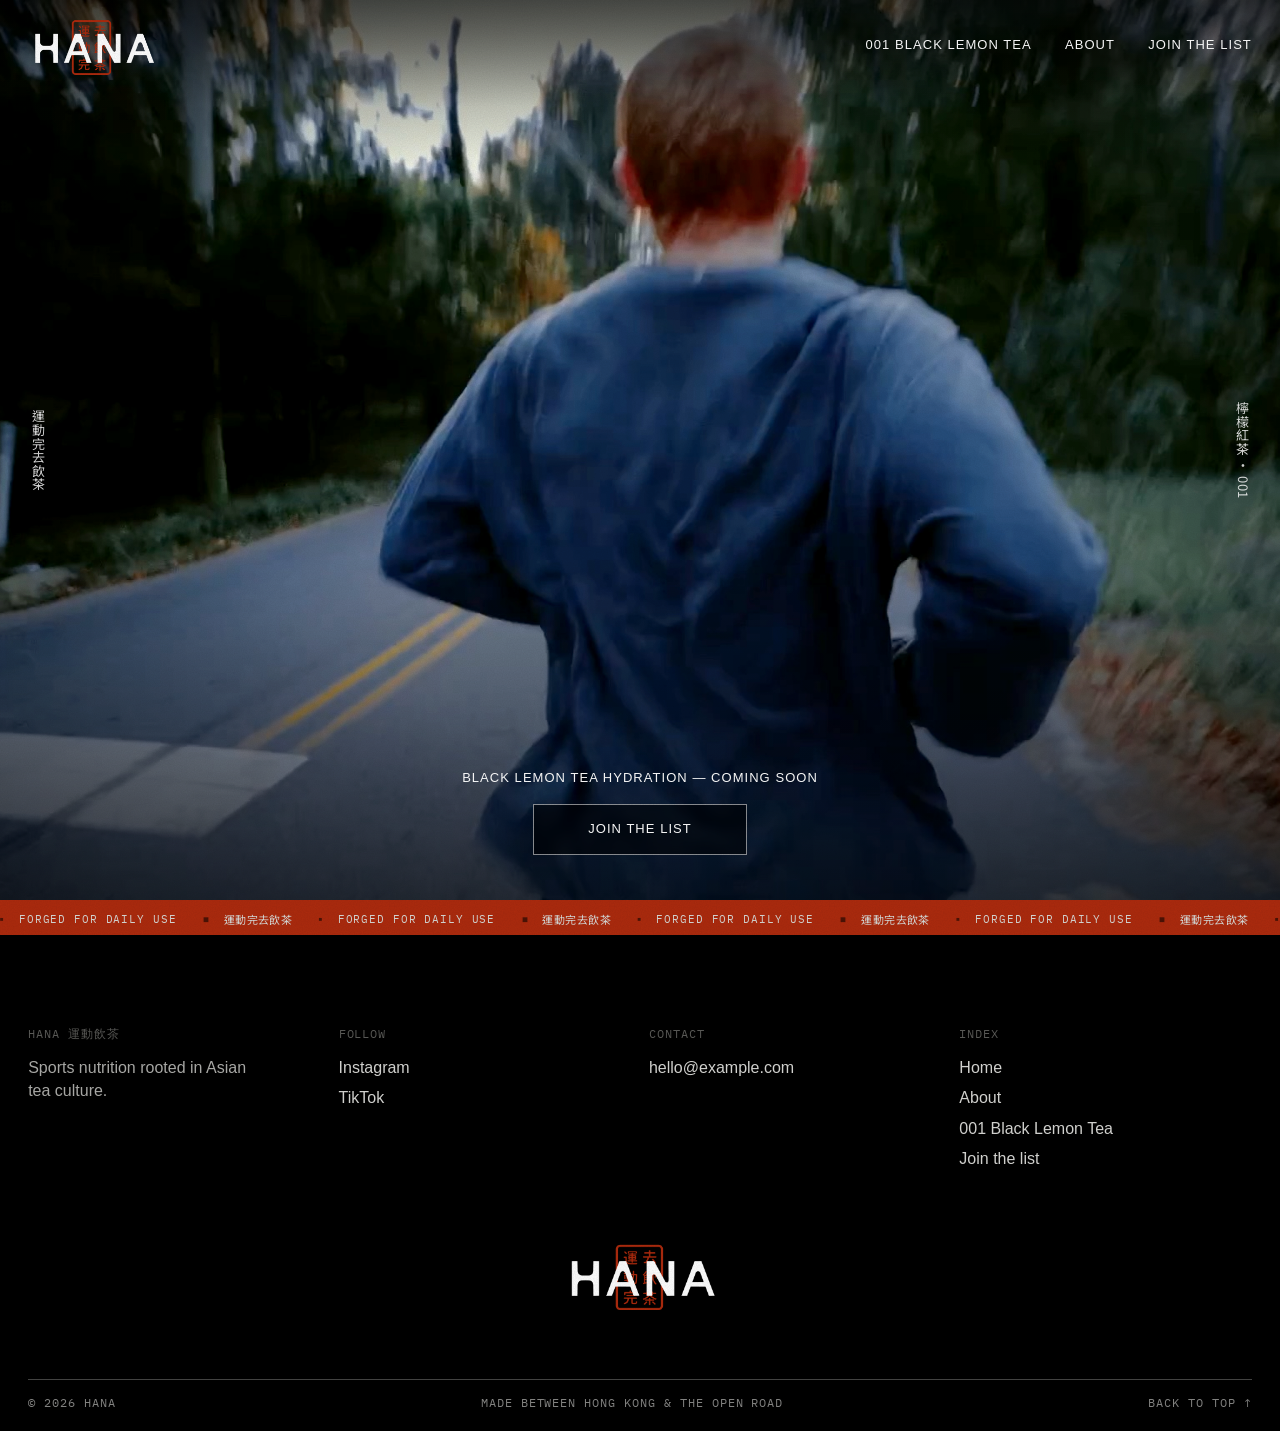
==== index.html @ dcaee2d4 "Add full HANA site: pages, styles, scripts and media - Fill in index, about (brand), product and joi" ====
<!doctype html>
<html lang="en">
<head>
  <meta charset="utf-8">
  <meta name="viewport" content="width=device-width, initial-scale=1">
  <title>HANA 運動飲茶 — Black Lemon Tea Hydration</title>
  <meta name="description" content="HANA is sports nutrition rooted in Asian tea culture. Product 001: Black Lemon Tea Hydration. Join the list for first access.">
  <meta name="theme-color" content="#000000">
  <link rel="preconnect" href="https://fonts.googleapis.com">
  <link rel="preconnect" href="https://fonts.gstatic.com" crossorigin>
  <link href="https://fonts.googleapis.com/css2?family=IBM+Plex+Mono:wght@400;500&family=Noto+Sans+HK:wght@300;400;500;700&display=swap" rel="stylesheet">
  <link rel="stylesheet" href="styles.css">
  <!-- Intro plays on every load (skipped for reduced-motion); without JS it never shows -->
  <script>
    try {
      if (!matchMedia('(prefers-reduced-motion: reduce)').matches)
        document.documentElement.classList.add('intro-on');
    } catch (e) {}
  </script>
</head>
<body>

  <!-- ─────────────────────────── INTRO (northstar) ─────────────────────────── -->
  <div class="intro" aria-hidden="true" data-text="Respect the vessel.">
    <p class="intro__line"><span class="intro__text"></span><span class="intro__cursor"></span></p>
  </div>

  <!-- ─────────────────────────── HEADER ─────────────────────────── -->
  <header class="site-header" id="top">
    <a class="brand" href="index.html" aria-label="HANA 運動飲茶, home">
      <img src="assets/img/hana-logo.png" alt="HANA 運動飲茶" width="1000" height="520">
    </a>
    <nav class="nav" aria-label="Primary">
      <a href="product.html"><span class="l-long">001 Black Lemon Tea</span><span class="l-short">Product</span></a>
      <a href="brand.html"><span class="l-long">About</span><span class="l-short">About</span></a>
      <a href="join.html"><span class="l-long">Join the list</span><span class="l-short">Join</span></a>
    </nav>
  </header>

  <main>

    <!-- ─────────────────────────── HERO ─────────────────────────── -->
    <section class="hero" aria-label="HANA">
      <video class="hero__video" src="assets/video/hana-05.mp4" poster="assets/img/poster-05.jpg"
             autoplay muted loop playsinline preload="auto"></video>
      <div class="hero__shade" aria-hidden="true"></div>

      <h1 class="visually-hidden">HANA 運動飲茶 — Black Lemon Tea Hydration</h1>

      <p class="hero__side hero__side--l" aria-hidden="true">運動完去飲茶</p>
      <p class="hero__side hero__side--r" aria-hidden="true">檸檬紅茶 · 001</p>

      <div class="hero__foot">
        <p class="eyebrow">Black Lemon Tea Hydration — Coming Soon</p>
        <a class="btn btn--ghost" href="join.html">Join the list</a>
      </div>
    </section>

    <!-- ─────────────────────────── TICKER ─────────────────────────── -->
    <div class="ticker" aria-hidden="true">
      <div class="ticker__track">
        <span>Forged for daily use</span><span class="ticker__cjk">運動完去飲茶</span><span>Forged for daily use</span><span class="ticker__cjk">運動完去飲茶</span><span>Forged for daily use</span><span class="ticker__cjk">運動完去飲茶</span>
        <span>Forged for daily use</span><span class="ticker__cjk">運動完去飲茶</span><span>Forged for daily use</span><span class="ticker__cjk">運動完去飲茶</span><span>Forged for daily use</span><span class="ticker__cjk">運動完去飲茶</span>
      </div>
    </div>

  </main>

  <!-- ─────────────────────────── FOOTER ─────────────────────────── -->
  <footer class="site-footer">
    <div class="foot-grid grid">
      <div class="foot-col">
        <span class="label">HANA 運動飲茶</span>
        <p>Sports nutrition rooted in Asian tea culture.</p>
      </div>
      <div class="foot-col">
        <span class="label">Follow</span>
        <a href="https://www.instagram.com/hanaperformance/" target="_blank" rel="noopener">Instagram</a>
        <a href="https://www.tiktok.com/@hanaperformance" target="_blank" rel="noopener">TikTok</a>
      </div>
      <div class="foot-col">
        <span class="label">Contact</span>
        <a href="mailto:hello@example.com">hello@example.com</a>
      </div>
      <div class="foot-col foot-col--r">
        <span class="label">Index</span>
        <a href="index.html">Home</a>
        <a href="brand.html">About</a>
        <a href="product.html">001 Black Lemon Tea</a>
        <a href="join.html">Join the list</a>
      </div>
    </div>

    <div class="foot-mark">
      <img src="assets/img/hana-logo.png" alt="" width="1000" height="520" loading="lazy">
    </div>

    <div class="foot-base">
      <span>© <span id="year">2026</span> HANA</span>
      <span>Made between Hong Kong &amp; the open road</span>
      <a href="#top">Back to top ↑</a>
    </div>
  </footer>

  <div class="grain" aria-hidden="true"></div>
  <script src="main.js"></script>
</body>
</html>
---- styles.css ----
/* ==========================================================================
   HANA 運動飲茶 — landing page
   Swiss grid, utilitarian labels, cinematic video. 12 columns throughout.
   ========================================================================== */

:root {
  /* Brand palette — HANA Red #AD2B0E and Black #000000 from the design system;
     a slightly darker silver stands in for Paper Beige */
  --paper: #D9D9D6;        /* silver */
  --paper-2: #CBCBC7;
  --ink: #000000;          /* black */
  --ink-2: #1E1E1E;
  --mute: #5C5C59;
  --red: #AD2B0E;          /* HANA red */
  --sub: #F2E7B8;          /* film-subtitle cream */
  --line: rgba(0, 0, 0, 0.2);
  --line-light: rgba(217, 217, 214, 0.3);

  /* Design system: Neue Haas Unica W1G (English) + 思源黑體 香港 / Source Han Sans HK (Chinese).
     Unica is a licensed font with no free web version, so visitors without it fall back to
     Helvetica Neue / Arial; Source Han Sans HK loads free from Google Fonts as Noto Sans HK. */
  --unica: "Neue Haas Unica W1G", "Neue Haas Unica", "NeueHaasUnicaW1G-Regular", "Helvetica Neue", Helvetica, Arial;
  --sans: var(--unica), "Noto Sans HK", sans-serif;
  --mono: "IBM Plex Mono", ui-monospace, Menlo, monospace;
  --cjk: "Source Han Sans HK", "Noto Sans HK", "PingFang HK", sans-serif;
  --helv: var(--sans);

  /* Tracking system — one value per type role, so spacing reads evenly site-wide.
     Large type is tightened a little (optical), small caps opened up, body left at 0. */
  --track-display: -0.01em;   /* main headlines */
  --track-sub: 0;             /* subheadlines, secondary headlines */
  --track-body: 0;            /* running text */
  --track-caps: 0.08em;       /* small uppercase labels, nav, buttons */
  --track-cjk: 0.04em;        /* Chinese, set close like the design system samples */
  --lh-display: 1;
  --lh-sub: 1.15;
  --lh-body: 1.45;

  /* Type scale — design system "full screen website" sizes (pt → px at 1.333),
     scaling down fluidly on smaller screens */
  --fs-main: clamp(44px, 5vw, 96px);        /* Main headline · Regular 72pt */
  --fs-secondary: clamp(28px, 2.5vw, 48px); /* Secondary headline · Light 36pt */
  --fs-sub: clamp(22px, 2.1vw, 40px);       /* Subheadline · Medium 30pt (中文 Bold) */
  --fs-body: 16px;                          /* Body · Regular 12pt */

  --m: clamp(16px, 2.2vw, 32px);     /* page margin */
  --gut: clamp(12px, 1.4vw, 20px);   /* column gutter */
  --ease: cubic-bezier(0.2, 0.7, 0.1, 1);
}

*, *::before, *::after { box-sizing: border-box; }
html { scroll-behavior: smooth; -webkit-text-size-adjust: 100%; }
body {
  margin: 0;
  background: var(--paper);
  color: var(--ink);
  font-family: var(--sans);
  font-size: 16px;
  line-height: 1.45;
  -webkit-font-smoothing: antialiased;
  font-kerning: normal;
  font-feature-settings: "kern" 1;
  text-rendering: optimizeLegibility;
  overflow-x: hidden;
}
img, video { display: block; max-width: 100%; }
a { color: inherit; text-decoration: none; }
h1, h2, h3, p, dl, dd, figure, ul { margin: 0; padding: 0; }
ul { list-style: none; }
::selection { background: var(--red); color: var(--paper); }

.visually-hidden {
  position: absolute !important; width: 1px; height: 1px; overflow: hidden;
  clip: rect(0 0 0 0); white-space: nowrap;
}

.grid {
  display: grid;
  grid-template-columns: repeat(12, minmax(0, 1fr));
  column-gap: var(--gut);
  padding-inline: var(--m);
}

/* Small uppercase label voice — signage, spec sheets, shipping labels */
.label, .eyebrow, .nav, .idx, .fine, .cap, .num, .specs, .foot-base, .join__tag, dt {
  font-family: var(--mono);
  font-size: 12px;
  letter-spacing: var(--track-caps);
  text-transform: uppercase;
  font-weight: 400;
}
.label--cjk { font-family: var(--cjk); letter-spacing: var(--track-cjk); }

/* ─────────────────────────── Header ─────────────────────────── */
/* Header is a transparent overlay at the top of every page — it sits on the opening
   video and scrolls away with it (no solid bar). Logo always top-left. */
.site-header {
  position: absolute; inset: 0 0 auto 0; z-index: 50;
  display: flex; justify-content: space-between; align-items: center;
  padding: 12px var(--m) 28px;
  color: #fff;
  background: linear-gradient(to bottom, rgba(0,0,0,0.4), rgba(0,0,0,0));
}
.brand { display: block; line-height: 0; }
.brand img { height: clamp(56px, 5.2vw, 76px); width: auto; }
.nav {
  display: flex; align-items: center; gap: clamp(16px, 2.6vw, 40px);
  font-family: var(--sans); font-size: 13px; letter-spacing: var(--track-caps); white-space: nowrap;
}
.nav__meta { opacity: 0.6; }
.nav a { position: relative; }
.nav a::after {
  content: ""; position: absolute; left: 0; right: 0; bottom: -3px; height: 1px;
  background: currentColor; transform: scaleX(0); transform-origin: left;
  transition: transform 0.35s var(--ease);
}
.nav a:hover::after, .nav a[aria-current="page"]::after { transform: scaleX(1); }
.l-short { display: none; }

/* ─────────────────────────── Hero ─────────────────────────── */
.hero {
  position: relative;
  height: 100vh; height: 100svh; min-height: 560px;
  overflow: hidden;
  background: var(--ink);
  color: #fff;
}
.hero__video {
  position: absolute; inset: 0; width: 100%; height: 100%;
  object-fit: cover;
  filter: contrast(1.06) saturate(0.9);
}
.hero__shade {
  position: absolute; inset: 0;
  background:
    linear-gradient(to bottom, rgba(0,0,0,0.42) 0%, rgba(0,0,0,0) 18%, rgba(0,0,0,0) 62%, rgba(0,0,0,0.55) 100%),
    radial-gradient(ellipse at center, rgba(0,0,0,0) 45%, rgba(0,0,0,0.35) 100%);
}
.hero__side {
  position: absolute; top: 50%;
  writing-mode: vertical-rl;
  font-family: var(--cjk); font-size: 13px; letter-spacing: var(--track-cjk);
  transform: translateY(-50%);
  opacity: 0.85;
}
.hero__side--l { left: var(--m); }
.hero__side--r { right: var(--m); }
.hero__foot {
  position: absolute; left: 0; right: 0; bottom: clamp(28px, 5vh, 52px);
  display: flex; flex-direction: column; align-items: center; gap: 16px;
  padding-inline: var(--m); text-align: center;
}
.eyebrow { font-family: var(--sans); font-size: 13px; letter-spacing: var(--track-caps); text-wrap: balance; }

/* Buttons */
.btn {
  display: inline-flex; align-items: center; justify-content: center;
  font-family: var(--sans); font-size: 13px; font-weight: 500;
  letter-spacing: var(--track-caps); text-transform: uppercase;
  border: 1px solid transparent; cursor: pointer;
  transition: background 0.25s, color 0.25s, border-color 0.25s;
}
.btn--ghost {
  min-width: 214px; padding: 15px 40px;
  background: rgba(0, 0, 0,0.55); color: #fff;
  border-color: rgba(255,255,255,0.55);
  backdrop-filter: blur(4px); -webkit-backdrop-filter: blur(4px);
}
.btn--ghost:hover { background: #fff; color: var(--ink); }
.btn--solid {
  padding: 22px 32px; background: var(--ink); color: var(--paper);
}
.btn--solid:hover { background: var(--red); }

/* ─────────────────────────── Ticker ─────────────────────────── */
/* Thin HANA-red strip between the hero and the email list */
.ticker {
  background: var(--red); color: var(--paper);
  overflow: hidden; white-space: nowrap;
  padding: 6px 0;
}
.ticker__track { display: inline-flex; animation: ticker 40s linear infinite; }
.ticker span {
  font-family: var(--mono); font-size: 11px; letter-spacing: var(--track-caps); text-transform: uppercase;
  padding-right: 2.4em;
}
.ticker .ticker__cjk { font-family: var(--cjk); letter-spacing: var(--track-cjk); }
.ticker span::before { content: "■"; font-size: 6px; vertical-align: 2px; margin-right: 2.4em; color: var(--ink); opacity: 0.55; }
@keyframes ticker { to { transform: translateX(-50%); } }

/* ─────────────────────────── Section head ─────────────────────────── */
.sec-head {
  grid-column: 1 / -1;
  display: grid; grid-template-columns: repeat(12, minmax(0, 1fr)); column-gap: var(--gut);
  border-top: 1px solid var(--ink);
  padding-top: 12px;
  margin-bottom: clamp(48px, 8vw, 120px);
}
.sec-head .idx { grid-column: span 1; }
.sec-head .label { grid-column: span 4; }
.sec-head .label--cjk { grid-column: 12 / 13; justify-self: end; }
.sec-head--light { border-color: var(--line-light); color: var(--paper); }

/* ─────────────────────────── 01 About ─────────────────────────── */
/* All text lives on the plain brick wall in the left third of the footage; the runner and
   the steps sit centre-right (≈40–90% across), so the column is capped short of them */
.about {
  position: relative; overflow: hidden;
  min-height: 100vh; min-height: 100svh;
  background: var(--ink); color: var(--paper);
  display: flex;
}
.about__video {
  position: absolute; inset: 0; width: 100%; height: 100%; object-fit: cover;
  filter: contrast(1.05) saturate(0.9);
}
.about__shade {
  position: absolute; inset: 0;
  background:
    linear-gradient(to bottom, rgba(10,10,8,0.55) 0%, rgba(10,10,8,0) 30%, rgba(10,10,8,0) 70%, rgba(10,10,8,0.6) 100%),
    linear-gradient(to right, rgba(10,10,8,0.62) 0%, rgba(10,10,8,0.35) 26%, rgba(10,10,8,0) 36%);
}
.about__inner {
  position: relative; width: 100%;
  padding-top: clamp(80px, 10vw, 128px); padding-bottom: clamp(28px, 4vw, 48px);
  align-content: start;
}
.about__top { grid-column: 1 / -1; }
.about .sec-head { margin-bottom: clamp(32px, 4vw, 56px); }
.about__title {
  grid-column: 1 / -1; max-width: 28vw;
  font-weight: 400;
  font-size: var(--fs-main);
  line-height: var(--lh-display); letter-spacing: var(--track-display);
}
.about__sub {
  display: flex; align-items: baseline; gap: 0.8em;
  margin-top: 0.6em;
  font-size: var(--fs-sub); font-weight: 500; line-height: var(--lh-sub); letter-spacing: var(--track-sub);
  color: var(--red);
}
.about__sub-cjk { font-family: var(--cjk); font-size: 0.9em; font-weight: 700; letter-spacing: var(--track-cjk); }
.about__body {
  grid-column: 1 / -1; max-width: 28vw;
  margin-top: clamp(32px, 4vw, 64px);
  display: grid; gap: 0.9em;
}
.about__body p { font-size: var(--fs-body); line-height: var(--lh-body); letter-spacing: var(--track-body); text-shadow: 0 1px 12px rgba(0,0,0,0.35); }
.about__body .sign { font-family: var(--cjk); color: var(--paper); font-size: var(--fs-body); letter-spacing: var(--track-body); }

/* ─────────────────────────── Join page ─────────────────────────── */
/* Same full-bleed layout as the brand page, over the roadside photo in black & white.
   Text and form sit left; the runner stands right of centre. */
.about--join .about__video { filter: grayscale(1) contrast(1.12) brightness(0.9); object-position: 50% 60%; }
.about--join .about__body { max-width: max(34vw, 380px); }
.about--join .signup { margin-top: 12px; }
.about--join .signup input { color: var(--paper); border-color: var(--paper); }
.about--join .signup input::placeholder { color: var(--paper); }
.about--join .signup input:focus { border-color: var(--paper); box-shadow: inset 0 0 0 1px var(--paper); }
.about--join .btn--solid { background: var(--paper); color: var(--ink); }
.about--join .btn--solid:hover { background: var(--red); color: var(--paper); }
.about--join .signup__msg { color: var(--paper); }
.about--join .signup__msg.is-error { color: #FF9A85; }   /* lighter red so it reads on the dark photo */
.about--join .fine { color: var(--paper); opacity: 0.7; }
.about--join .signup__msg, .about--join .fine {   /* keep the small mono label style, not body copy */
  font-family: var(--mono); font-size: 12px; text-transform: uppercase;
  letter-spacing: var(--track-caps); text-shadow: none;
}

/* ─────────────────────────── 02 Product ─────────────────────────── */
.product {
  position: relative; overflow: hidden;
  min-height: 100vh; min-height: 100svh;
  background: var(--ink); color: var(--paper);
  display: flex;
}
.product__video {
  position: absolute; inset: 0; width: 100%; height: 100%; object-fit: cover;
  filter: contrast(1.08) saturate(0.85) brightness(0.84);
}
.product__shade {
  position: absolute; inset: 0;
  background: linear-gradient(to bottom, rgba(10,10,8,0.55) 0%, rgba(10,10,8,0.05) 35%, rgba(10,10,8,0.15) 60%, rgba(10,10,8,0.75) 100%);
}
.product__inner {
  position: relative; width: 100%;
  padding-top: clamp(80px, 10vw, 128px); padding-bottom: clamp(28px, 4vw, 48px);
  grid-template-rows: auto 1fr auto auto;
  align-items: end;
}
.product__title {
  grid-column: 1 / 9; grid-row: 3;
  font-weight: 400;
  font-size: var(--fs-main);
  line-height: var(--lh-display); letter-spacing: var(--track-display);
}
.product__no {
  display: block; font-family: var(--mono); font-size: 12px; letter-spacing: var(--track-caps);
  color: var(--paper); opacity: 0.75; margin-bottom: 18px;
}
.product__cjk {
  display: block; font-family: var(--cjk); font-weight: 700;
  font-size: var(--fs-sub); line-height: var(--lh-sub); letter-spacing: var(--track-cjk); margin-top: 0.5em; opacity: 0.9;
}
.specs { grid-column: 9 / 13; grid-row: 3; align-self: end; }
.specs li {
  display: grid; grid-template-columns: 2.4em 1fr;
  border-top: 1px solid var(--line-light);
  padding: 10px 0 12px;
}
.specs li span { opacity: 0.55; }
.subtitle {
  grid-column: 1 / -1; grid-row: 4;
  margin-top: clamp(40px, 6vw, 80px);
  display: flex; flex-direction: column; align-items: center; gap: 2px;
  color: var(--paper); text-align: center;   /* same colour as the headline and specs */
  font-size: var(--fs-body);
  text-shadow: 0 1px 2px rgba(0,0,0,0.6);
}
.subtitle__cjk { font-family: var(--cjk); letter-spacing: var(--track-body); }

/* ─────────────────────────── Signup form (join page) ─────────────────────────── */
.signup { display: grid; gap: 14px; max-width: 640px; }
.signup input {
  width: 100%;
  font: 400 clamp(18px, 1.5vw, 22px) / 1 var(--sans);
  letter-spacing: var(--track-body);
  color: var(--ink); background: transparent;
  border: 1.5px solid var(--ink); border-radius: 0;
  padding: 22px 24px;
  outline: none;
  -webkit-appearance: none; appearance: none;
}
.signup input::placeholder { color: var(--ink); opacity: 0.85; text-transform: uppercase; }
.signup input:focus { border-color: var(--red); box-shadow: inset 0 0 0 1px var(--red); }
.signup input[aria-invalid="true"] { border-color: var(--red); }
.signup .btn { width: 100%; }
.signup__msg { min-height: 1.4em; font-family: var(--mono); font-size: 12px; text-transform: uppercase; letter-spacing: var(--track-caps); }
.signup__msg.is-error { color: var(--red); }
.fine { color: var(--mute); margin-top: 8px; }

/* ─────────────────────────── Next (sub-page CTA) ─────────────────────────── */
.next {
  display: grid; grid-template-columns: 1fr auto; align-items: end; row-gap: 10px;
  padding: clamp(40px, 6vw, 88px) var(--m);
  background: var(--paper); color: var(--ink);
  border-bottom: 1px solid var(--line);
  transition: background 0.3s, color 0.3s;
}
.next .label { grid-column: 1 / -1; color: var(--mute); }
.next__title {
  font-weight: 300; font-size: var(--fs-secondary);
  line-height: var(--lh-sub); letter-spacing: var(--track-sub);
}
.next__arrow {
  font-size: var(--fs-secondary); font-weight: 300; line-height: var(--lh-sub);
  transition: transform 0.4s var(--ease);
}
.next:hover { background: var(--ink); color: var(--paper); }
.next:hover .next__arrow { transform: translateX(12px); color: var(--red); }

/* Product page: same link, laid straight over the video — no silver band */
.next--overlay {
  grid-column: 1 / -1; grid-row: 5;
  margin-top: clamp(28px, 4vw, 48px);
  padding: 16px 0 0;
  background: transparent; color: var(--paper);
  border-bottom: 0; border-top: 1px solid var(--line-light);
}
.next--overlay .label { color: var(--paper); opacity: 0.7; }
.next--overlay:hover { background: transparent; color: var(--paper); }

/* ─────────────────────────── Footer ─────────────────────────── */
.site-footer { background: var(--ink); color: var(--paper); padding-top: clamp(56px, 7vw, 96px); overflow: hidden; }
.foot-grid { row-gap: 32px; }
.foot-col { grid-column: span 3; display: flex; flex-direction: column; gap: 6px; font-size: var(--fs-body); }
.foot-col .label { color: var(--mute); margin-bottom: 8px; }
.foot-col p { max-width: 26ch; color: rgba(217, 217, 214,0.8); }
.foot-col a { width: fit-content; border-bottom: 1px solid transparent; transition: border-color 0.25s; }
.foot-col a:hover { border-color: currentColor; }
.foot-mark { padding: clamp(40px, 5vw, 64px) var(--m) 0; display: flex; justify-content: center; }
.foot-mark img { width: clamp(120px, 12vw, 180px); height: auto; }
.foot-base {
  display: flex; justify-content: space-between; gap: 16px; flex-wrap: wrap;
  border-top: 1px solid var(--line-light);
  margin: clamp(32px, 5vw, 64px) var(--m) 0;
  padding: 14px 0 20px;
  color: rgba(217, 217, 214,0.6);
}
.foot-base a:hover { color: var(--paper); }

/* ─────────────────────────── Intro (home) ─────────────────────────── */
/* Northstar line types out on black, then fades to the hero — after District Vision */
.intro { display: none; }
html.intro-on .intro {
  display: flex; align-items: center; justify-content: center;
  position: fixed; inset: 0; z-index: 100;
  padding: var(--m);
  background: var(--ink); color: var(--paper);
  cursor: pointer;
  transition: opacity 0.8s var(--ease), visibility 0.8s;
  animation: intro-failsafe 0.8s 6s forwards;   /* clears itself even if main.js never loads */
}
html.intro-on .intro.is-done { opacity: 0; visibility: hidden; }
@keyframes intro-failsafe { to { opacity: 0; visibility: hidden; } }
.intro__line {
  font-family: var(--helv); font-weight: 500;
  font-size: clamp(17px, 1.45vw, 22px); line-height: 1.2;
  letter-spacing: var(--track-body);
  text-align: center;
}
.intro__cursor {
  display: inline-block; width: 0.5em; height: 1em;
  margin-left: 3px; vertical-align: -0.14em;
  background: var(--red);
  animation: intro-blink 1s steps(1) infinite;
}
@keyframes intro-blink { 50% { opacity: 0; } }

/* ─────────────────────────── Film grain ─────────────────────────── */
.grain {
  position: fixed; inset: -50%; z-index: 60; pointer-events: none;
  opacity: 0.075;
  background-image: url("data:image/svg+xml;utf8,<svg xmlns='http://www.w3.org/2000/svg' width='220' height='220'><filter id='n'><feTurbulence type='fractalNoise' baseFrequency='0.85' numOctaves='3' stitchTiles='stitch'/><feColorMatrix values='0 0 0 0 0  0 0 0 0 0  0 0 0 0 0  0 0 0 1.1 0'/></filter><rect width='100%' height='100%' filter='url(%23n)'/></svg>");
  animation: grain 0.9s steps(6) infinite;
}
@keyframes grain {
  0%   { transform: translate(0, 0); }
  20%  { transform: translate(-4%, 3%); }
  40%  { transform: translate(3%, -5%); }
  60%  { transform: translate(-2%, 6%); }
  80%  { transform: translate(5%, -2%); }
  100% { transform: translate(-3%, 4%); }
}

/* ─────────────────────────── Reveal ─────────────────────────── */
.reveal { opacity: 0; transform: translateY(28px); transition: opacity 1s var(--ease), transform 1s var(--ease); }
.reveal.is-in { opacity: 1; transform: none; }

/* ─────────────────────────── Helvetica Neue ─────────────────────────── */
/* Headlines and body copy on the brand, product and email list sections */
.about__title, .about__sub, .about__body p, .about__body .sign,
.product__title { font-family: var(--helv); }
.about__sub-cjk { font-family: var(--cjk); }

/* ─────────────────────────── Responsive ─────────────────────────── */
@media (max-width: 1024px) {
  .meta-hide { display: none; }
  /* Narrow screens: all the text stacks over the wall in the top part of the frame; the
     runner on the steps sits in the bottom ~40%. main.js sets --about-h tall enough that
     the text ends above that. */
  .about { display: block; height: var(--about-h, 100svh); min-height: 0; }
  .about__inner {
    position: absolute; inset: 0;
    grid-template-columns: minmax(0, 1fr);
    padding-top: clamp(80px, 12vw, 104px); padding-bottom: 0;
  }
  .about__video { object-position: 64% center; }   /* keep the seated runner in a tall crop */
  .about--join .about__video { object-position: 62% center; }
  .about--join .about__body { max-width: 60ch; }
  .about__title, .about__body { max-width: 60ch; }
  .about__body { margin-top: 28px; }
  .about__shade {
    background: linear-gradient(to bottom,
      rgba(10,10,8,0.72) 0%, rgba(10,10,8,0.55) 45%, rgba(10,10,8,0) 60%);
  }
  .product__title { grid-column: 1 / -1; }
  .specs { grid-column: 1 / -1; grid-row: 4; margin-top: 40px; }
  .subtitle { grid-row: 5; }
  .next--overlay { grid-row: 6; }
}

@media (max-width: 760px) {
  .nav { font-size: 12px; gap: 16px; }
  .l-long { display: none; }
  .l-short { display: inline; }
  .hero__side { display: none; }
  .sec-head .label { grid-column: span 7; }
  .sec-head .label--cjk { grid-column: 11 / 13; }
  .foot-col { grid-column: span 6; }
  .foot-base { flex-direction: column; gap: 6px; }
}

@media (prefers-reduced-motion: reduce) {
  html { scroll-behavior: auto; }
  .grain, .ticker__track { animation: none; }
  .reveal { opacity: 1; transform: none; transition: none; }
}
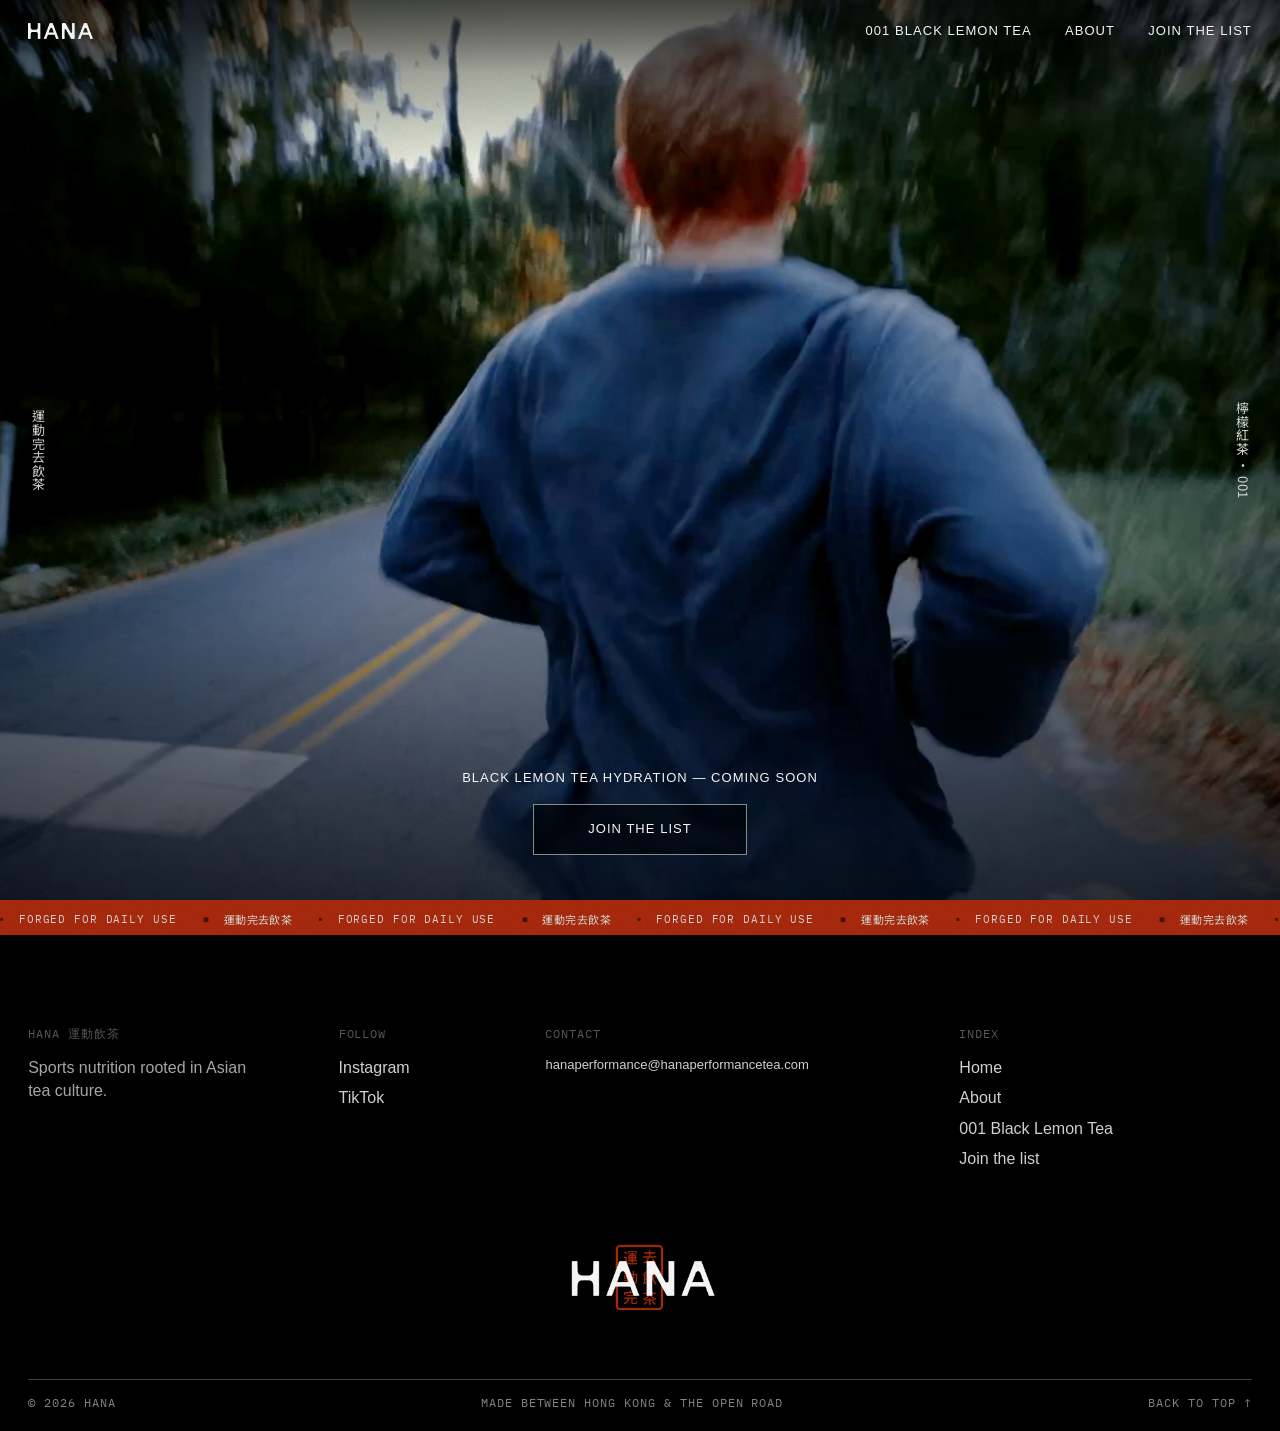
==== commit 38583231: "Header wordmark only, smaller; new contact email - Replace the top-left seal + wordmark lockup with " ====
--- a/index.html
+++ b/index.html
@@ -28,7 +28,7 @@
   <!-- ─────────────────────────── HEADER ─────────────────────────── -->
   <header class="site-header" id="top">
     <a class="brand" href="index.html" aria-label="HANA 運動飲茶, home">
-      <img src="assets/img/hana-logo.png" alt="HANA 運動飲茶" width="1000" height="520">
+      <img src="assets/img/hana-wordmark.png" alt="HANA" width="928" height="228">
     </a>
     <nav class="nav" aria-label="Primary">
       <a href="product.html"><span class="l-long">001 Black Lemon Tea</span><span class="l-short">Product</span></a>
@@ -73,14 +73,14 @@
         <span class="label">HANA 運動飲茶</span>
         <p>Sports nutrition rooted in Asian tea culture.</p>
       </div>
-      <div class="foot-col">
+      <div class="foot-col foot-col--follow">
         <span class="label">Follow</span>
         <a href="https://www.instagram.com/hanaperformance/" target="_blank" rel="noopener">Instagram</a>
         <a href="https://www.tiktok.com/@hanaperformance" target="_blank" rel="noopener">TikTok</a>
       </div>
-      <div class="foot-col">
+      <div class="foot-col foot-col--contact">
         <span class="label">Contact</span>
-        <a href="mailto:hello@example.com">hello@example.com</a>
+        <a href="mailto:hanaperformance@hanaperformancetea.com">hanaperformance@hanaperformancetea.com</a>
       </div>
       <div class="foot-col foot-col--r">
         <span class="label">Index</span>
--- a/styles.css
+++ b/styles.css
@@ -97,12 +97,12 @@
 .site-header {
   position: absolute; inset: 0 0 auto 0; z-index: 50;
   display: flex; justify-content: space-between; align-items: center;
-  padding: 12px var(--m) 28px;
+  padding: 22px var(--m) 32px;
   color: #fff;
   background: linear-gradient(to bottom, rgba(0,0,0,0.4), rgba(0,0,0,0));
 }
 .brand { display: block; line-height: 0; }
-.brand img { height: clamp(56px, 5.2vw, 76px); width: auto; }
+.brand img { height: clamp(14px, 1.25vw, 20px); width: auto; }   /* wordmark only, no seal */
 .nav {
   display: flex; align-items: center; gap: clamp(16px, 2.6vw, 40px);
   font-family: var(--sans); font-size: 13px; letter-spacing: var(--track-caps); white-space: nowrap;
@@ -376,8 +376,11 @@
 .foot-col { grid-column: span 3; display: flex; flex-direction: column; gap: 6px; font-size: var(--fs-body); }
 .foot-col .label { color: var(--mute); margin-bottom: 8px; }
 .foot-col p { max-width: 26ch; color: rgba(217, 217, 214,0.8); }
-.foot-col a { width: fit-content; border-bottom: 1px solid transparent; transition: border-color 0.25s; }
+.foot-col a { width: fit-content; max-width: 100%; overflow-wrap: break-word; border-bottom: 1px solid transparent; transition: border-color 0.25s; }
 .foot-col a:hover { border-color: currentColor; }
+.foot-col--follow { grid-column: span 2; }
+.foot-col--contact { grid-column: span 4; }
+.foot-col--contact a { font-size: clamp(11px, 1.45vw, 13px); white-space: nowrap; }   /* email reads as one line */
 .foot-mark { padding: clamp(40px, 5vw, 64px) var(--m) 0; display: flex; justify-content: center; }
 .foot-mark img { width: clamp(120px, 12vw, 180px); height: auto; }
 .foot-base {
@@ -478,6 +481,7 @@
   .sec-head .label { grid-column: span 7; }
   .sec-head .label--cjk { grid-column: 11 / 13; }
   .foot-col { grid-column: span 6; }
+  .foot-col--contact { grid-column: 1 / -1; }
   .foot-base { flex-direction: column; gap: 6px; }
 }
 
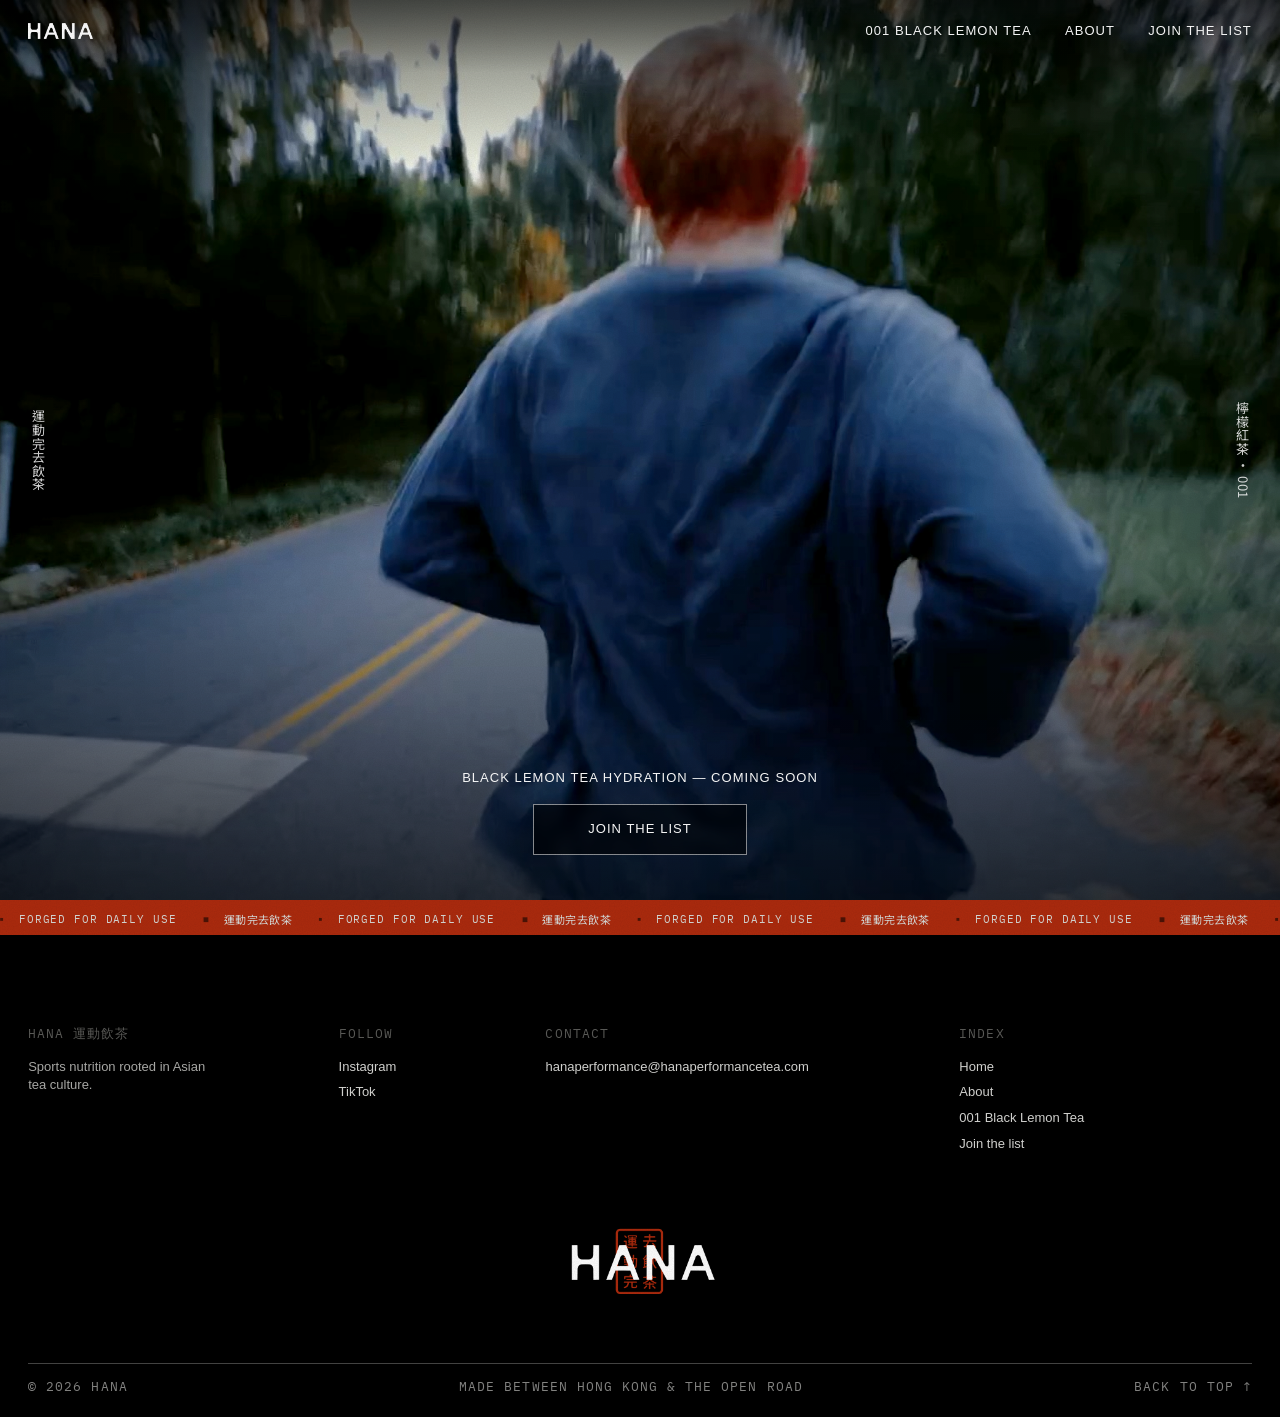
==== commit ffa24638: "Version CSS/JS links so browsers load the latest styles Co-Authored-By: Claude Opus 5.5 <noreply@ant" ====
--- a/index.html
+++ b/index.html
@@ -9,7 +9,7 @@
   <link rel="preconnect" href="https://fonts.googleapis.com">
   <link rel="preconnect" href="https://fonts.gstatic.com" crossorigin>
   <link href="https://fonts.googleapis.com/css2?family=IBM+Plex+Mono:wght@400;500&family=Noto+Sans+HK:wght@300;400;500;700&display=swap" rel="stylesheet">
-  <link rel="stylesheet" href="styles.css">
+  <link rel="stylesheet" href="styles.css?v=20">
   <!-- Intro plays on every load (skipped for reduced-motion); without JS it never shows -->
   <script>
     try {
@@ -103,6 +103,6 @@
   </footer>
 
   <div class="grain" aria-hidden="true"></div>
-  <script src="main.js"></script>
+  <script src="main.js?v=20"></script>
 </body>
 </html>
--- a/styles.css
+++ b/styles.css
@@ -380,7 +380,10 @@
 .foot-col a:hover { border-color: currentColor; }
 .foot-col--follow { grid-column: span 2; }
 .foot-col--contact { grid-column: span 4; }
-.foot-col--contact a { font-size: clamp(11px, 1.45vw, 13px); white-space: nowrap; }   /* email reads as one line */
+.foot-col--contact a { white-space: nowrap; }   /* email reads as one line */
+/* One type size across the whole footer, matched to the email */
+.site-footer { --fs-foot: clamp(11px, 1.45vw, 13px); }
+.site-footer .label, .foot-col, .foot-col p, .foot-col a, .foot-base { font-size: var(--fs-foot); }
 .foot-mark { padding: clamp(40px, 5vw, 64px) var(--m) 0; display: flex; justify-content: center; }
 .foot-mark img { width: clamp(120px, 12vw, 180px); height: auto; }
 .foot-base {
